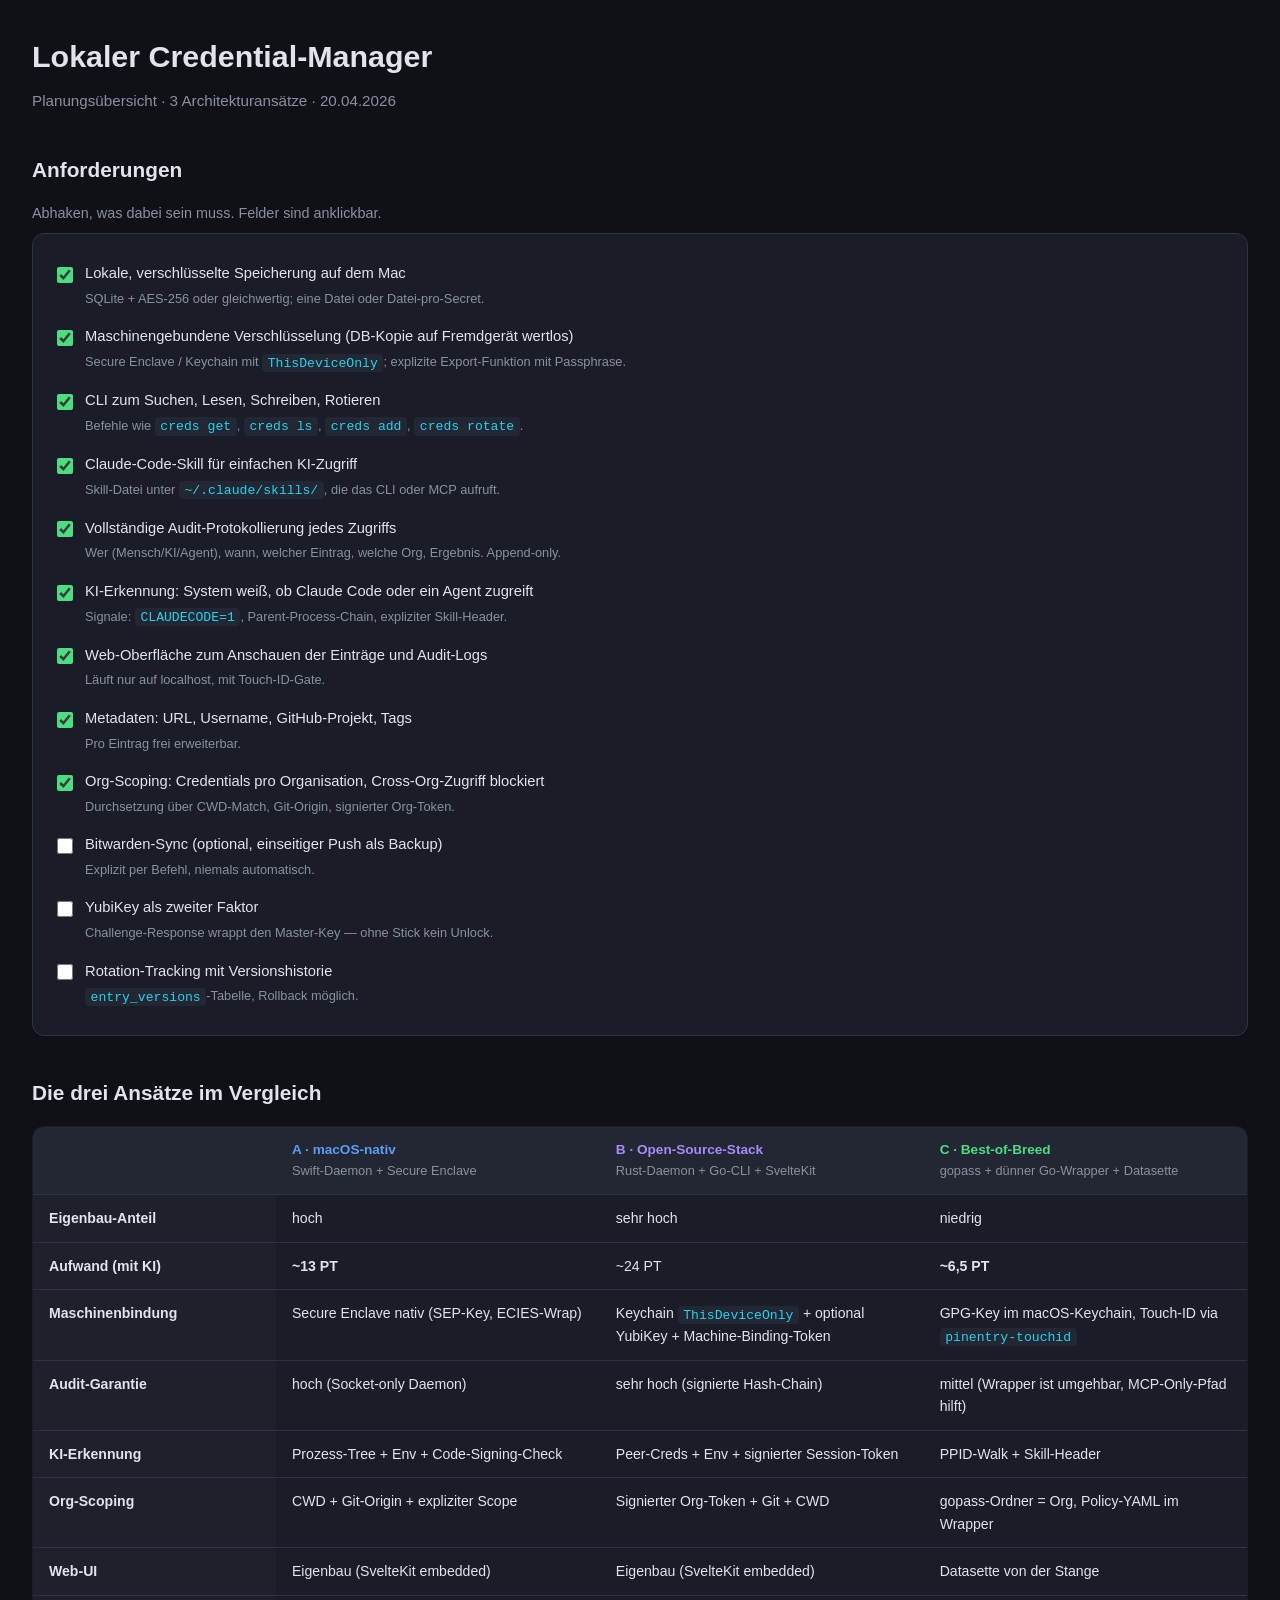
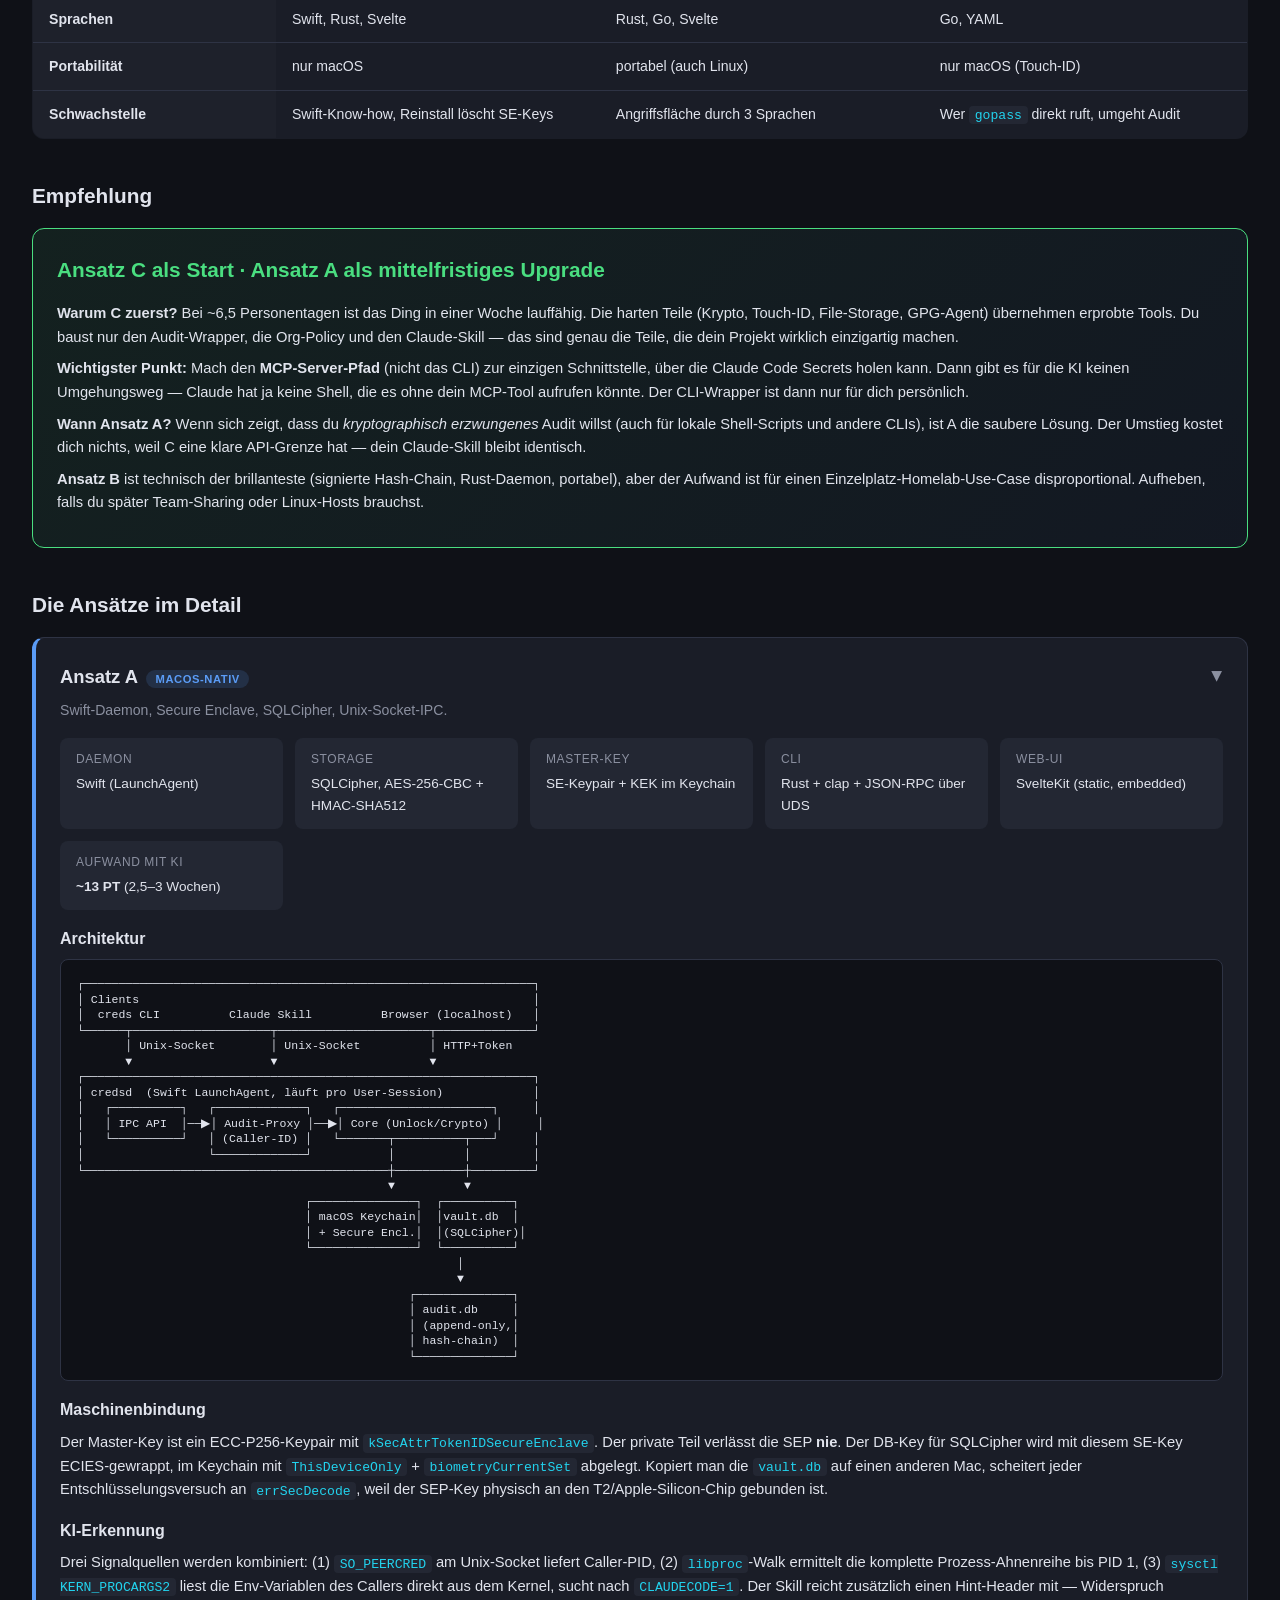
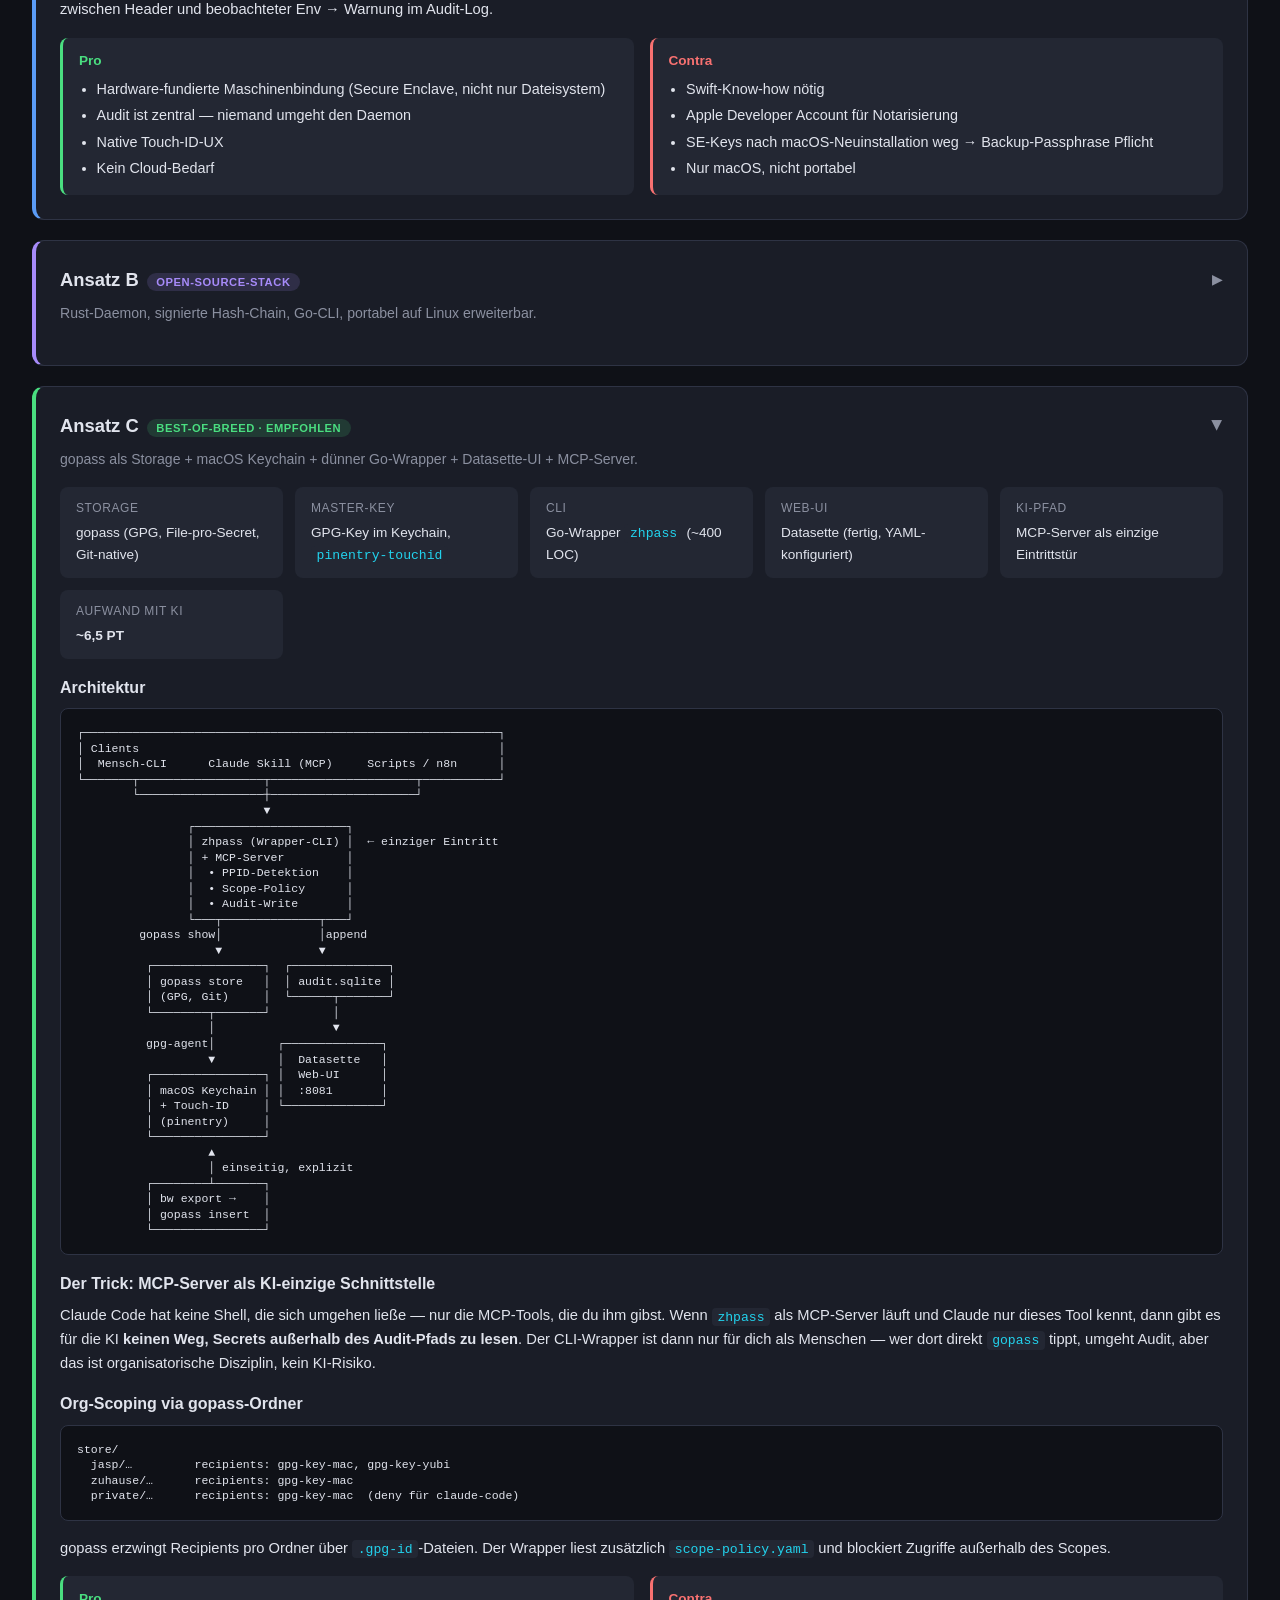
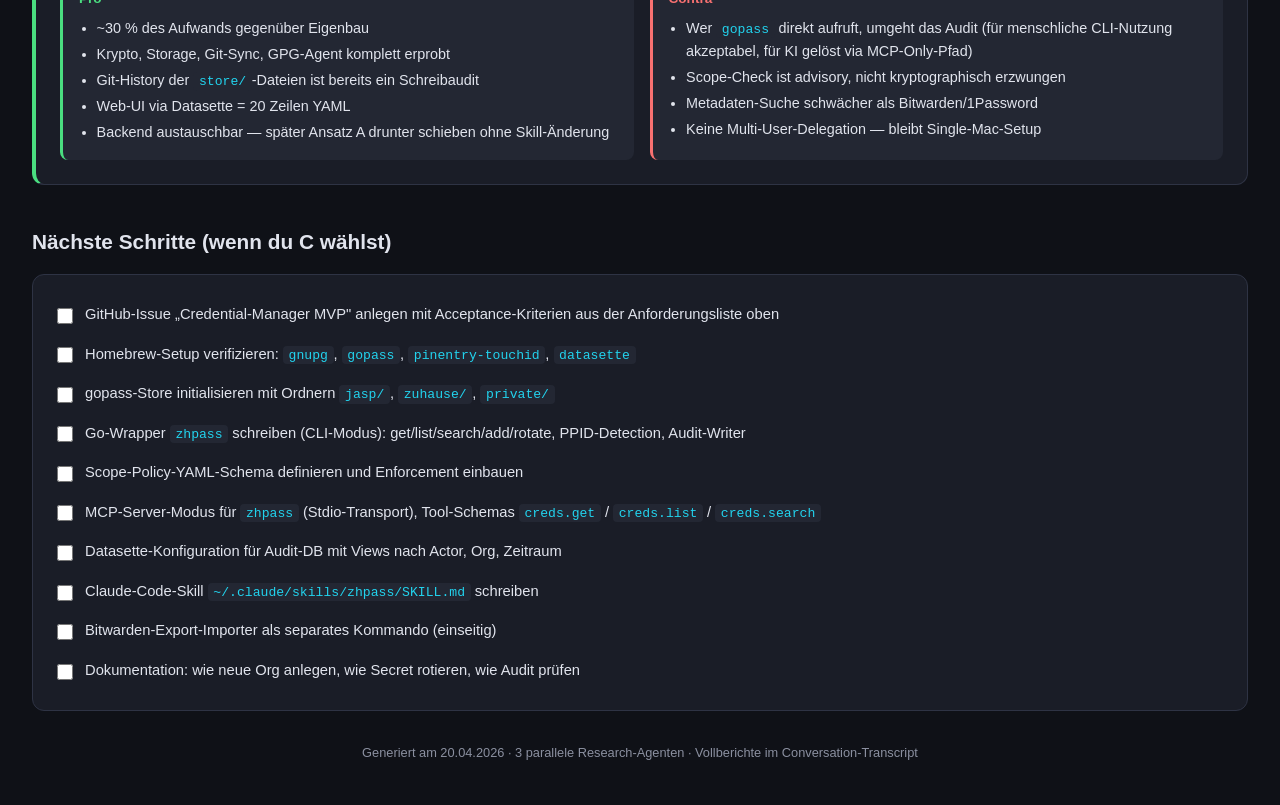
==== docs/plan.html @ c32f1760 "chore: initial project scaffolding Add README, CLAUDE.md, .gitignore, shared-rules symlink, and plan" ====
<!DOCTYPE html>
<html lang="de">
<head>
<meta charset="UTF-8">
<meta name="viewport" content="width=device-width, initial-scale=1.0">
<title>Lokaler Credential-Manager — Planungsübersicht</title>
<style>
  :root {
    --bg: #0f1117;
    --surface: #1a1d27;
    --surface2: #232733;
    --border: #2e3344;
    --text: #e1e4ed;
    --text-muted: #8b90a0;
    --accent-blue: #5b9cf6;
    --accent-green: #4ade80;
    --accent-orange: #f59e42;
    --accent-purple: #a78bfa;
    --accent-red: #f87171;
    --accent-cyan: #22d3ee;
    --accent-pink: #f472b6;
  }
  * { margin: 0; padding: 0; box-sizing: border-box; }
  body {
    font-family: 'Inter', -apple-system, BlinkMacSystemFont, sans-serif;
    background: var(--bg);
    color: var(--text);
    line-height: 1.6;
    padding: 2rem;
    max-width: 1400px;
    margin: 0 auto;
  }
  h1 { font-size: 1.9rem; font-weight: 700; margin-bottom: 0.25rem; }
  h2 { font-size: 1.3rem; font-weight: 600; margin-bottom: 1rem; margin-top: 2.5rem; }
  h3 { font-size: 1rem; font-weight: 600; margin-bottom: 0.5rem; margin-top: 1rem; color: var(--text); }
  .subtitle { color: var(--text-muted); font-size: 0.95rem; margin-bottom: 2rem; }

  /* Requirements checklist */
  .checklist {
    background: var(--surface);
    border: 1px solid var(--border);
    border-radius: 12px;
    padding: 1.25rem 1.5rem;
    margin-bottom: 2rem;
  }
  .checklist-item {
    display: flex;
    align-items: flex-start;
    gap: 0.75rem;
    padding: 0.5rem 0;
    cursor: pointer;
    user-select: none;
  }
  .checklist-item input[type="checkbox"] {
    margin-top: 0.3rem;
    width: 16px; height: 16px;
    accent-color: var(--accent-green);
    cursor: pointer;
  }
  .checklist-item label {
    flex: 1;
    cursor: pointer;
    font-size: 0.92rem;
  }
  .checklist-item .hint {
    display: block;
    color: var(--text-muted);
    font-size: 0.8rem;
    margin-top: 0.2rem;
  }

  /* Comparison table */
  table.compare {
    width: 100%;
    border-collapse: collapse;
    background: var(--surface);
    border: 1px solid var(--border);
    border-radius: 12px;
    overflow: hidden;
    margin-bottom: 1rem;
    font-size: 0.88rem;
  }
  .compare th, .compare td {
    padding: 0.75rem 1rem;
    text-align: left;
    border-bottom: 1px solid var(--border);
    vertical-align: top;
  }
  .compare th {
    background: var(--surface2);
    font-weight: 600;
    color: var(--text);
    font-size: 0.85rem;
  }
  .compare tr:last-child td { border-bottom: none; }
  .compare .col-a { color: var(--accent-blue); font-weight: 600; }
  .compare .col-b { color: var(--accent-purple); font-weight: 600; }
  .compare .col-c { color: var(--accent-green); font-weight: 600; }
  .compare .row-label { font-weight: 600; color: var(--text); background: rgba(255,255,255,0.02); }

  /* Approach cards */
  .approach {
    background: var(--surface);
    border: 1px solid var(--border);
    border-radius: 12px;
    padding: 1.5rem;
    margin-bottom: 1.25rem;
  }
  .approach.a { border-left: 4px solid var(--accent-blue); }
  .approach.b { border-left: 4px solid var(--accent-purple); }
  .approach.c { border-left: 4px solid var(--accent-green); }

  .approach-header {
    display: flex;
    align-items: center;
    justify-content: space-between;
    cursor: pointer;
    user-select: none;
    margin-bottom: 0.25rem;
  }
  .approach-header h2 { margin: 0; font-size: 1.15rem; }
  .chevron { color: var(--text-muted); font-size: 0.9rem; transition: transform 0.2s; }
  .approach.open .chevron { transform: rotate(90deg); }

  .approach-tag {
    font-size: 0.7rem;
    padding: 0.2rem 0.6rem;
    border-radius: 999px;
    font-weight: 600;
    text-transform: uppercase;
    letter-spacing: 0.05em;
    margin-left: 0.5rem;
  }
  .tag-a { background: rgba(91,156,246,0.15); color: var(--accent-blue); }
  .tag-b { background: rgba(167,139,250,0.15); color: var(--accent-purple); }
  .tag-c { background: rgba(74,222,128,0.15); color: var(--accent-green); }

  .approach-tagline {
    color: var(--text-muted);
    font-size: 0.88rem;
    margin-bottom: 1rem;
  }

  .approach-body { display: none; }
  .approach.open .approach-body { display: block; margin-top: 1rem; }

  /* Diagram */
  pre.diagram {
    background: var(--bg);
    border: 1px solid var(--border);
    border-radius: 8px;
    padding: 1rem;
    font-family: 'SF Mono', Menlo, monospace;
    font-size: 0.72rem;
    line-height: 1.35;
    overflow-x: auto;
    color: var(--text);
    margin: 0.5rem 0 1rem 0;
  }

  /* Meta grid inside approach */
  .meta-grid {
    display: grid;
    grid-template-columns: repeat(auto-fit, minmax(200px, 1fr));
    gap: 0.75rem;
    margin-bottom: 1rem;
  }
  .meta {
    background: var(--surface2);
    border-radius: 8px;
    padding: 0.75rem 1rem;
    font-size: 0.85rem;
  }
  .meta .meta-label {
    color: var(--text-muted);
    font-size: 0.75rem;
    text-transform: uppercase;
    letter-spacing: 0.05em;
    margin-bottom: 0.25rem;
  }

  /* Pro/Contra */
  .pro-con { display: grid; grid-template-columns: 1fr 1fr; gap: 1rem; margin-top: 1rem; }
  .pro, .con {
    background: var(--surface2);
    border-radius: 8px;
    padding: 0.75rem 1rem;
    font-size: 0.85rem;
  }
  .pro { border-left: 3px solid var(--accent-green); }
  .con { border-left: 3px solid var(--accent-red); }
  .pro h4, .con h4 { font-size: 0.85rem; margin-bottom: 0.4rem; }
  .pro h4 { color: var(--accent-green); }
  .con h4 { color: var(--accent-red); }
  .pro ul, .con ul { padding-left: 1.1rem; }
  .pro li, .con li { margin: 0.2rem 0; }

  ul { padding-left: 1.2rem; }
  li { margin: 0.25rem 0; font-size: 0.9rem; }
  p { margin: 0.5rem 0; font-size: 0.92rem; }

  code {
    font-family: 'SF Mono', Menlo, monospace;
    font-size: 0.82rem;
    background: var(--surface2);
    padding: 0.1rem 0.35rem;
    border-radius: 4px;
    color: var(--accent-cyan);
  }

  /* Recommendation */
  .recommendation {
    background: linear-gradient(135deg, rgba(74,222,128,0.08), rgba(91,156,246,0.05));
    border: 1px solid var(--accent-green);
    border-radius: 12px;
    padding: 1.5rem;
    margin-bottom: 2rem;
  }
  .recommendation h2 { margin-top: 0; color: var(--accent-green); }

  /* Next steps as actionable checklist */
  .next-steps {
    background: var(--surface);
    border: 1px solid var(--border);
    border-radius: 12px;
    padding: 1.25rem 1.5rem;
  }
  .next-steps .checklist-item label { font-weight: 500; }

  .footer-note {
    color: var(--text-muted);
    font-size: 0.8rem;
    margin-top: 2rem;
    text-align: center;
  }
</style>
</head>
<body>

<h1>Lokaler Credential-Manager</h1>
<p class="subtitle">Planungsübersicht · 3 Architekturansätze · 20.04.2026</p>

<!-- REQUIREMENTS -->
<h2>Anforderungen</h2>
<p style="color: var(--text-muted); font-size: 0.9rem;">Abhaken, was dabei sein muss. Felder sind anklickbar.</p>
<div class="checklist">
  <div class="checklist-item"><input type="checkbox" id="r1" checked><label for="r1">Lokale, verschlüsselte Speicherung auf dem Mac<span class="hint">SQLite + AES-256 oder gleichwertig; eine Datei oder Datei-pro-Secret.</span></label></div>
  <div class="checklist-item"><input type="checkbox" id="r2" checked><label for="r2">Maschinengebundene Verschlüsselung (DB-Kopie auf Fremdgerät wertlos)<span class="hint">Secure Enclave / Keychain mit <code>ThisDeviceOnly</code>; explizite Export-Funktion mit Passphrase.</span></label></div>
  <div class="checklist-item"><input type="checkbox" id="r3" checked><label for="r3">CLI zum Suchen, Lesen, Schreiben, Rotieren<span class="hint">Befehle wie <code>creds get</code>, <code>creds ls</code>, <code>creds add</code>, <code>creds rotate</code>.</span></label></div>
  <div class="checklist-item"><input type="checkbox" id="r4" checked><label for="r4">Claude-Code-Skill für einfachen KI-Zugriff<span class="hint">Skill-Datei unter <code>~/.claude/skills/</code>, die das CLI oder MCP aufruft.</span></label></div>
  <div class="checklist-item"><input type="checkbox" id="r5" checked><label for="r5">Vollständige Audit-Protokollierung jedes Zugriffs<span class="hint">Wer (Mensch/KI/Agent), wann, welcher Eintrag, welche Org, Ergebnis. Append-only.</span></label></div>
  <div class="checklist-item"><input type="checkbox" id="r6" checked><label for="r6">KI-Erkennung: System weiß, ob Claude Code oder ein Agent zugreift<span class="hint">Signale: <code>CLAUDECODE=1</code>, Parent-Process-Chain, expliziter Skill-Header.</span></label></div>
  <div class="checklist-item"><input type="checkbox" id="r7" checked><label for="r7">Web-Oberfläche zum Anschauen der Einträge und Audit-Logs<span class="hint">Läuft nur auf localhost, mit Touch-ID-Gate.</span></label></div>
  <div class="checklist-item"><input type="checkbox" id="r8" checked><label for="r8">Metadaten: URL, Username, GitHub-Projekt, Tags<span class="hint">Pro Eintrag frei erweiterbar.</span></label></div>
  <div class="checklist-item"><input type="checkbox" id="r9" checked><label for="r9">Org-Scoping: Credentials pro Organisation, Cross-Org-Zugriff blockiert<span class="hint">Durchsetzung über CWD-Match, Git-Origin, signierter Org-Token.</span></label></div>
  <div class="checklist-item"><input type="checkbox" id="r10"><label for="r10">Bitwarden-Sync (optional, einseitiger Push als Backup)<span class="hint">Explizit per Befehl, niemals automatisch.</span></label></div>
  <div class="checklist-item"><input type="checkbox" id="r11"><label for="r11">YubiKey als zweiter Faktor<span class="hint">Challenge-Response wrappt den Master-Key — ohne Stick kein Unlock.</span></label></div>
  <div class="checklist-item"><input type="checkbox" id="r12"><label for="r12">Rotation-Tracking mit Versionshistorie<span class="hint"><code>entry_versions</code>-Tabelle, Rollback möglich.</span></label></div>
</div>

<!-- COMPARISON TABLE -->
<h2>Die drei Ansätze im Vergleich</h2>
<table class="compare">
  <thead>
    <tr>
      <th style="width: 20%"></th>
      <th style="width: 26.6%"><span class="col-a">A · macOS-nativ</span><br><span style="color: var(--text-muted); font-weight: 400; font-size: 0.8rem;">Swift-Daemon + Secure Enclave</span></th>
      <th style="width: 26.6%"><span class="col-b">B · Open-Source-Stack</span><br><span style="color: var(--text-muted); font-weight: 400; font-size: 0.8rem;">Rust-Daemon + Go-CLI + SvelteKit</span></th>
      <th style="width: 26.6%"><span class="col-c">C · Best-of-Breed</span><br><span style="color: var(--text-muted); font-weight: 400; font-size: 0.8rem;">gopass + dünner Go-Wrapper + Datasette</span></th>
    </tr>
  </thead>
  <tbody>
    <tr><td class="row-label">Eigenbau-Anteil</td><td>hoch</td><td>sehr hoch</td><td>niedrig</td></tr>
    <tr><td class="row-label">Aufwand (mit KI)</td><td><b>~13 PT</b></td><td>~24 PT</td><td><b>~6,5 PT</b></td></tr>
    <tr><td class="row-label">Maschinenbindung</td><td>Secure Enclave nativ (SEP-Key, ECIES-Wrap)</td><td>Keychain <code>ThisDeviceOnly</code> + optional YubiKey + Machine-Binding-Token</td><td>GPG-Key im macOS-Keychain, Touch-ID via <code>pinentry-touchid</code></td></tr>
    <tr><td class="row-label">Audit-Garantie</td><td>hoch (Socket-only Daemon)</td><td>sehr hoch (signierte Hash-Chain)</td><td>mittel (Wrapper ist umgehbar, MCP-Only-Pfad hilft)</td></tr>
    <tr><td class="row-label">KI-Erkennung</td><td>Prozess-Tree + Env + Code-Signing-Check</td><td>Peer-Creds + Env + signierter Session-Token</td><td>PPID-Walk + Skill-Header</td></tr>
    <tr><td class="row-label">Org-Scoping</td><td>CWD + Git-Origin + expliziter Scope</td><td>Signierter Org-Token + Git + CWD</td><td>gopass-Ordner = Org, Policy-YAML im Wrapper</td></tr>
    <tr><td class="row-label">Web-UI</td><td>Eigenbau (SvelteKit embedded)</td><td>Eigenbau (SvelteKit embedded)</td><td>Datasette von der Stange</td></tr>
    <tr><td class="row-label">Sprachen</td><td>Swift, Rust, Svelte</td><td>Rust, Go, Svelte</td><td>Go, YAML</td></tr>
    <tr><td class="row-label">Portabilität</td><td>nur macOS</td><td>portabel (auch Linux)</td><td>nur macOS (Touch-ID)</td></tr>
    <tr><td class="row-label">Schwachstelle</td><td>Swift-Know-how, Reinstall löscht SE-Keys</td><td>Angriffsfläche durch 3 Sprachen</td><td>Wer <code>gopass</code> direkt ruft, umgeht Audit</td></tr>
  </tbody>
</table>

<!-- RECOMMENDATION -->
<h2>Empfehlung</h2>
<div class="recommendation">
  <h2 style="margin-top:0;">Ansatz C als Start · Ansatz A als mittelfristiges Upgrade</h2>
  <p><b>Warum C zuerst?</b> Bei ~6,5 Personentagen ist das Ding in einer Woche lauffähig. Die harten Teile (Krypto, Touch-ID, File-Storage, GPG-Agent) übernehmen erprobte Tools. Du baust nur den Audit-Wrapper, die Org-Policy und den Claude-Skill — das sind genau die Teile, die dein Projekt wirklich einzigartig machen.</p>
  <p><b>Wichtigster Punkt:</b> Mach den <b>MCP-Server-Pfad</b> (nicht das CLI) zur einzigen Schnittstelle, über die Claude Code Secrets holen kann. Dann gibt es für die KI keinen Umgehungsweg — Claude hat ja keine Shell, die es ohne dein MCP-Tool aufrufen könnte. Der CLI-Wrapper ist dann nur für dich persönlich.</p>
  <p><b>Wann Ansatz A?</b> Wenn sich zeigt, dass du <i>kryptographisch erzwungenes</i> Audit willst (auch für lokale Shell-Scripts und andere CLIs), ist A die saubere Lösung. Der Umstieg kostet dich nichts, weil C eine klare API-Grenze hat — dein Claude-Skill bleibt identisch.</p>
  <p><b>Ansatz B</b> ist technisch der brillanteste (signierte Hash-Chain, Rust-Daemon, portabel), aber der Aufwand ist für einen Einzelplatz-Homelab-Use-Case disproportional. Aufheben, falls du später Team-Sharing oder Linux-Hosts brauchst.</p>
</div>

<!-- APPROACH A -->
<h2>Die Ansätze im Detail</h2>

<div class="approach a open" onclick="this.classList.toggle('open')">
  <div class="approach-header">
    <div>
      <h2 style="display:inline;">Ansatz A<span class="approach-tag tag-a">macOS-nativ</span></h2>
    </div>
    <span class="chevron">▶</span>
  </div>
  <p class="approach-tagline">Swift-Daemon, Secure Enclave, SQLCipher, Unix-Socket-IPC.</p>
  <div class="approach-body" onclick="event.stopPropagation()">

    <div class="meta-grid">
      <div class="meta"><div class="meta-label">Daemon</div>Swift (LaunchAgent)</div>
      <div class="meta"><div class="meta-label">Storage</div>SQLCipher, AES-256-CBC + HMAC-SHA512</div>
      <div class="meta"><div class="meta-label">Master-Key</div>SE-Keypair + KEK im Keychain</div>
      <div class="meta"><div class="meta-label">CLI</div>Rust + clap + JSON-RPC über UDS</div>
      <div class="meta"><div class="meta-label">Web-UI</div>SvelteKit (static, embedded)</div>
      <div class="meta"><div class="meta-label">Aufwand mit KI</div><b>~13 PT</b> (2,5–3 Wochen)</div>
    </div>

    <h3>Architektur</h3>
<pre class="diagram">┌─────────────────────────────────────────────────────────────────┐
│ Clients                                                         │
│  creds CLI          Claude Skill          Browser (localhost)   │
└──────┬────────────────────┬──────────────────────┬──────────────┘
       │ Unix-Socket        │ Unix-Socket          │ HTTP+Token
       ▼                    ▼                      ▼
┌─────────────────────────────────────────────────────────────────┐
│ credsd  (Swift LaunchAgent, läuft pro User-Session)             │
│   ┌──────────┐   ┌─────────────┐   ┌──────────────────────┐     │
│   │ IPC API  │──▶│ Audit-Proxy │──▶│ Core (Unlock/Crypto) │     │
│   └──────────┘   │ (Caller-ID) │   └───────┬──────────┬───┘     │
│                  └─────────────┘           │          │         │
└────────────────────────────────────────────┼──────────┼─────────┘
                                             ▼          ▼
                                 ┌───────────────┐  ┌──────────┐
                                 │ macOS Keychain│  │vault.db  │
                                 │ + Secure Encl.│  │(SQLCipher)│
                                 └───────────────┘  └──────────┘
                                                       │
                                                       ▼
                                                ┌──────────────┐
                                                │ audit.db     │
                                                │ (append-only,│
                                                │ hash-chain)  │
                                                └──────────────┘</pre>

    <h3>Maschinenbindung</h3>
    <p>Der Master-Key ist ein ECC-P256-Keypair mit <code>kSecAttrTokenIDSecureEnclave</code>. Der private Teil verlässt die SEP <b>nie</b>. Der DB-Key für SQLCipher wird mit diesem SE-Key ECIES-gewrappt, im Keychain mit <code>ThisDeviceOnly</code> + <code>biometryCurrentSet</code> abgelegt. Kopiert man die <code>vault.db</code> auf einen anderen Mac, scheitert jeder Entschlüsselungsversuch an <code>errSecDecode</code>, weil der SEP-Key physisch an den T2/Apple-Silicon-Chip gebunden ist.</p>

    <h3>KI-Erkennung</h3>
    <p>Drei Signalquellen werden kombiniert: (1) <code>SO_PEERCRED</code> am Unix-Socket liefert Caller-PID, (2) <code>libproc</code>-Walk ermittelt die komplette Prozess-Ahnenreihe bis PID 1, (3) <code>sysctl KERN_PROCARGS2</code> liest die Env-Variablen des Callers direkt aus dem Kernel, sucht nach <code>CLAUDECODE=1</code>. Der Skill reicht zusätzlich einen Hint-Header mit — Widerspruch zwischen Header und beobachteter Env → Warnung im Audit-Log.</p>

    <div class="pro-con">
      <div class="pro">
        <h4>Pro</h4>
        <ul>
          <li>Hardware-fundierte Maschinenbindung (Secure Enclave, nicht nur Dateisystem)</li>
          <li>Audit ist zentral — niemand umgeht den Daemon</li>
          <li>Native Touch-ID-UX</li>
          <li>Kein Cloud-Bedarf</li>
        </ul>
      </div>
      <div class="con">
        <h4>Contra</h4>
        <ul>
          <li>Swift-Know-how nötig</li>
          <li>Apple Developer Account für Notarisierung</li>
          <li>SE-Keys nach macOS-Neuinstallation weg → Backup-Passphrase Pflicht</li>
          <li>Nur macOS, nicht portabel</li>
        </ul>
      </div>
    </div>
  </div>
</div>

<!-- APPROACH B -->
<div class="approach b" onclick="this.classList.toggle('open')">
  <div class="approach-header">
    <div>
      <h2 style="display:inline;">Ansatz B<span class="approach-tag tag-b">Open-Source-Stack</span></h2>
    </div>
    <span class="chevron">▶</span>
  </div>
  <p class="approach-tagline">Rust-Daemon, signierte Hash-Chain, Go-CLI, portabel auf Linux erweiterbar.</p>
  <div class="approach-body" onclick="event.stopPropagation()">

    <div class="meta-grid">
      <div class="meta"><div class="meta-label">Daemon</div>Rust + ring + rusqlite</div>
      <div class="meta"><div class="meta-label">Storage</div>SQLCipher + per-secret DEKs</div>
      <div class="meta"><div class="meta-label">Master-Key</div>Keychain + optional YubiKey</div>
      <div class="meta"><div class="meta-label">CLI</div>Go (cobra)</div>
      <div class="meta"><div class="meta-label">Web-UI</div>SvelteKit (static)</div>
      <div class="meta"><div class="meta-label">Aufwand mit KI</div>~24 PT</div>
    </div>

    <h3>Architektur</h3>
<pre class="diagram">┌─────────────────────────────────────────────────────────────┐
│ Clients                                                     │
│  zcred (Go CLI)    Web-UI (SvelteKit)    Claude Skill       │
└────────┬──────────────────┬────────────────────┬────────────┘
         │ HTTP+mTLS / UDS  │                    │
         └──────────────────┼────────────────────┘
                            ▼
              ┌──────────────────────────────┐
              │ zcredd (Rust Daemon)         │
              │  REST/gRPC · Auth · Audit    │
              │  Caller-Fingerprint · Sync   │
              └───┬────────────┬─────────┬───┘
                  ▼            ▼         ▼
          ┌───────────┐ ┌─────────┐ ┌──────────────┐
          │ vault.db  │ │audit.db │ │  Keychain    │
          │(SQLCipher)│ │(hash-   │ │ + optional   │
          │           │ │ chain,  │ │  YubiKey     │
          │           │ │ signed) │ │              │
          └───────────┘ └─────────┘ └──────────────┘
                                         │
                                         ▼ optional
                                   Bitwarden (bw push)</pre>

    <h3>Besonderheit: signierte Hash-Chain</h3>
    <p>Jeder Audit-Eintrag enthält <code>prev_hash</code>, <code>entry_hash</code> (SHA-256) und eine Ed25519-Signatur. Signier-Key liegt im Keychain, nicht exportierbar. Manipulation bricht die Kette sofort detektierbar auf. <code>zcred audit verify</code> prüft das in einem Rutsch.</p>

    <div class="pro-con">
      <div class="pro">
        <h4>Pro</h4>
        <ul>
          <li>Portabel (läuft später auch auf Linux-Homelab-Node)</li>
          <li>Kryptographisch nachweisbares Audit-Log</li>
          <li>Open-Source-Crypto, keine Blackbox</li>
          <li>Per-Secret-DEKs als Defense-in-Depth</li>
        </ul>
      </div>
      <div class="con">
        <h4>Contra</h4>
        <ul>
          <li>Drei Sprachen (Rust, Go, Svelte) — größere Angriffsfläche</li>
          <li>Keychain-Integration aus Rust umständlicher als aus Swift</li>
          <li>Update-Mechanismus selbst bauen</li>
          <li>Für Einzelplatz überdimensioniert</li>
        </ul>
      </div>
    </div>
  </div>
</div>

<!-- APPROACH C -->
<div class="approach c open" onclick="this.classList.toggle('open')">
  <div class="approach-header">
    <div>
      <h2 style="display:inline;">Ansatz C<span class="approach-tag tag-c">Best-of-Breed · empfohlen</span></h2>
    </div>
    <span class="chevron">▶</span>
  </div>
  <p class="approach-tagline">gopass als Storage + macOS Keychain + dünner Go-Wrapper + Datasette-UI + MCP-Server.</p>
  <div class="approach-body" onclick="event.stopPropagation()">

    <div class="meta-grid">
      <div class="meta"><div class="meta-label">Storage</div>gopass (GPG, File-pro-Secret, Git-native)</div>
      <div class="meta"><div class="meta-label">Master-Key</div>GPG-Key im Keychain, <code>pinentry-touchid</code></div>
      <div class="meta"><div class="meta-label">CLI</div>Go-Wrapper <code>zhpass</code> (~400 LOC)</div>
      <div class="meta"><div class="meta-label">Web-UI</div>Datasette (fertig, YAML-konfiguriert)</div>
      <div class="meta"><div class="meta-label">KI-Pfad</div>MCP-Server als einzige Eintrittstür</div>
      <div class="meta"><div class="meta-label">Aufwand mit KI</div><b>~6,5 PT</b></div>
    </div>

    <h3>Architektur</h3>
<pre class="diagram">┌────────────────────────────────────────────────────────────┐
│ Clients                                                    │
│  Mensch-CLI      Claude Skill (MCP)     Scripts / n8n      │
└───────┬──────────────────┬─────────────────────┬───────────┘
        └──────────────────┼─────────────────────┘
                           ▼
                ┌──────────────────────┐
                │ zhpass (Wrapper-CLI) │  ← einziger Eintritt
                │ + MCP-Server         │
                │  • PPID-Detektion    │
                │  • Scope-Policy      │
                │  • Audit-Write       │
                └───┬──────────────┬───┘
         gopass show│              │append
                    ▼              ▼
          ┌────────────────┐  ┌──────────────┐
          │ gopass store   │  │ audit.sqlite │
          │ (GPG, Git)     │  └──────┬───────┘
          └────────┬───────┘         │
                   │                 ▼
          gpg-agent│         ┌──────────────┐
                   ▼         │  Datasette   │
          ┌────────────────┐ │  Web-UI      │
          │ macOS Keychain │ │  :8081       │
          │ + Touch-ID     │ └──────────────┘
          │ (pinentry)     │
          └────────────────┘
                   ▲
                   │ einseitig, explizit
          ┌────────┴───────┐
          │ bw export →    │
          │ gopass insert  │
          └────────────────┘</pre>

    <h3>Der Trick: MCP-Server als KI-einzige Schnittstelle</h3>
    <p>Claude Code hat keine Shell, die sich umgehen ließe — nur die MCP-Tools, die du ihm gibst. Wenn <code>zhpass</code> als MCP-Server läuft und Claude nur dieses Tool kennt, dann gibt es für die KI <b>keinen Weg, Secrets außerhalb des Audit-Pfads zu lesen</b>. Der CLI-Wrapper ist dann nur für dich als Menschen — wer dort direkt <code>gopass</code> tippt, umgeht Audit, aber das ist organisatorische Disziplin, kein KI-Risiko.</p>

    <h3>Org-Scoping via gopass-Ordner</h3>
<pre class="diagram">store/
  jasp/…         recipients: gpg-key-mac, gpg-key-yubi
  zuhause/…      recipients: gpg-key-mac
  private/…      recipients: gpg-key-mac  (deny für claude-code)</pre>
    <p>gopass erzwingt Recipients pro Ordner über <code>.gpg-id</code>-Dateien. Der Wrapper liest zusätzlich <code>scope-policy.yaml</code> und blockiert Zugriffe außerhalb des Scopes.</p>

    <div class="pro-con">
      <div class="pro">
        <h4>Pro</h4>
        <ul>
          <li>~30 % des Aufwands gegenüber Eigenbau</li>
          <li>Krypto, Storage, Git-Sync, GPG-Agent komplett erprobt</li>
          <li>Git-History der <code>store/</code>-Dateien ist bereits ein Schreibaudit</li>
          <li>Web-UI via Datasette = 20 Zeilen YAML</li>
          <li>Backend austauschbar — später Ansatz A drunter schieben ohne Skill-Änderung</li>
        </ul>
      </div>
      <div class="con">
        <h4>Contra</h4>
        <ul>
          <li>Wer <code>gopass</code> direkt aufruft, umgeht das Audit (für menschliche CLI-Nutzung akzeptabel, für KI gelöst via MCP-Only-Pfad)</li>
          <li>Scope-Check ist advisory, nicht kryptographisch erzwungen</li>
          <li>Metadaten-Suche schwächer als Bitwarden/1Password</li>
          <li>Keine Multi-User-Delegation — bleibt Single-Mac-Setup</li>
        </ul>
      </div>
    </div>
  </div>
</div>

<!-- NEXT STEPS -->
<h2>Nächste Schritte (wenn du C wählst)</h2>
<div class="next-steps">
  <div class="checklist-item"><input type="checkbox" id="n1"><label for="n1">GitHub-Issue „Credential-Manager MVP" anlegen mit Acceptance-Kriterien aus der Anforderungsliste oben</label></div>
  <div class="checklist-item"><input type="checkbox" id="n2"><label for="n2">Homebrew-Setup verifizieren: <code>gnupg</code>, <code>gopass</code>, <code>pinentry-touchid</code>, <code>datasette</code></label></div>
  <div class="checklist-item"><input type="checkbox" id="n3"><label for="n3">gopass-Store initialisieren mit Ordnern <code>jasp/</code>, <code>zuhause/</code>, <code>private/</code></label></div>
  <div class="checklist-item"><input type="checkbox" id="n4"><label for="n4">Go-Wrapper <code>zhpass</code> schreiben (CLI-Modus): get/list/search/add/rotate, PPID-Detection, Audit-Writer</label></div>
  <div class="checklist-item"><input type="checkbox" id="n5"><label for="n5">Scope-Policy-YAML-Schema definieren und Enforcement einbauen</label></div>
  <div class="checklist-item"><input type="checkbox" id="n6"><label for="n6">MCP-Server-Modus für <code>zhpass</code> (Stdio-Transport), Tool-Schemas <code>creds.get</code> / <code>creds.list</code> / <code>creds.search</code></label></div>
  <div class="checklist-item"><input type="checkbox" id="n7"><label for="n7">Datasette-Konfiguration für Audit-DB mit Views nach Actor, Org, Zeitraum</label></div>
  <div class="checklist-item"><input type="checkbox" id="n8"><label for="n8">Claude-Code-Skill <code>~/.claude/skills/zhpass/SKILL.md</code> schreiben</label></div>
  <div class="checklist-item"><input type="checkbox" id="n9"><label for="n9">Bitwarden-Export-Importer als separates Kommando (einseitig)</label></div>
  <div class="checklist-item"><input type="checkbox" id="n10"><label for="n10">Dokumentation: wie neue Org anlegen, wie Secret rotieren, wie Audit prüfen</label></div>
</div>

<p class="footer-note">Generiert am 20.04.2026 · 3 parallele Research-Agenten · Vollberichte im Conversation-Transcript</p>

<script>
  // Persist checklist state in localStorage
  document.querySelectorAll('input[type="checkbox"]').forEach(cb => {
    const key = 'credplan-' + cb.id;
    const saved = localStorage.getItem(key);
    if (saved !== null) cb.checked = saved === 'true';
    cb.addEventListener('change', () => localStorage.setItem(key, cb.checked));
  });
</script>
</body>
</html>
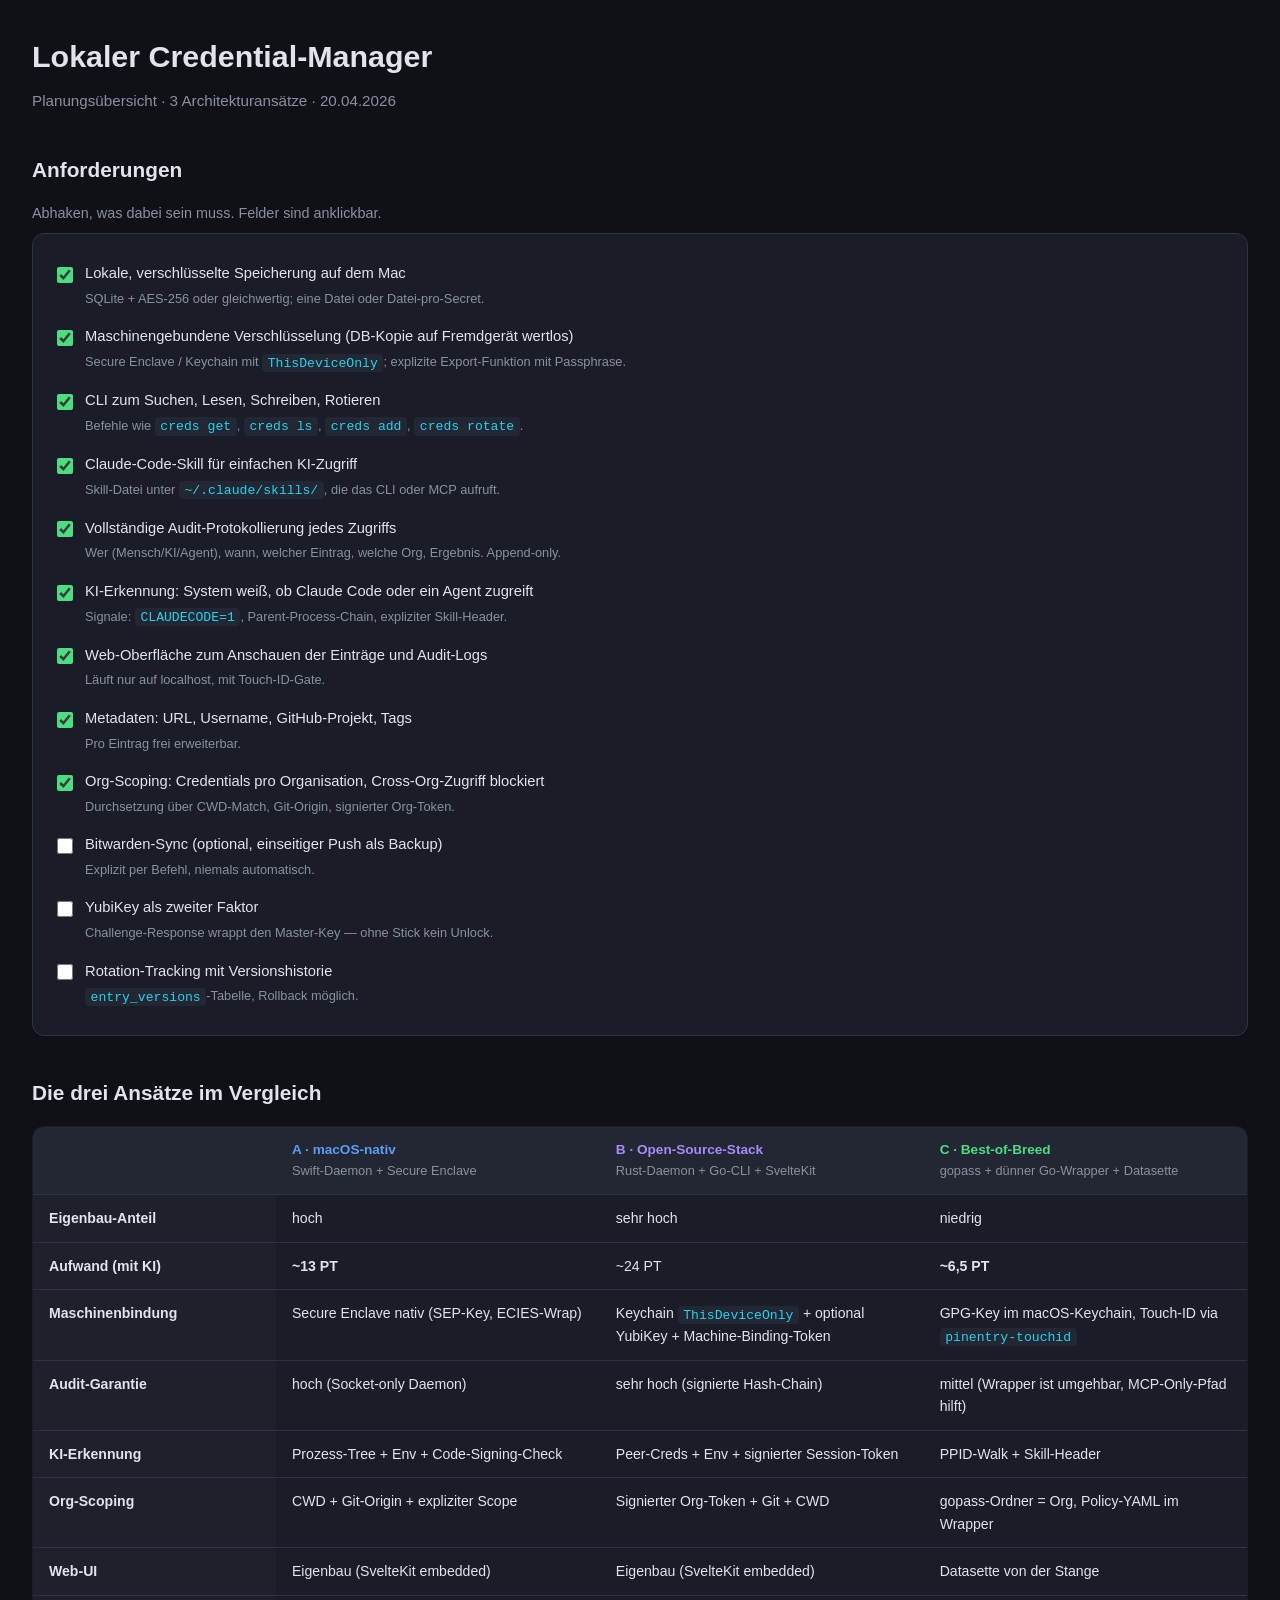
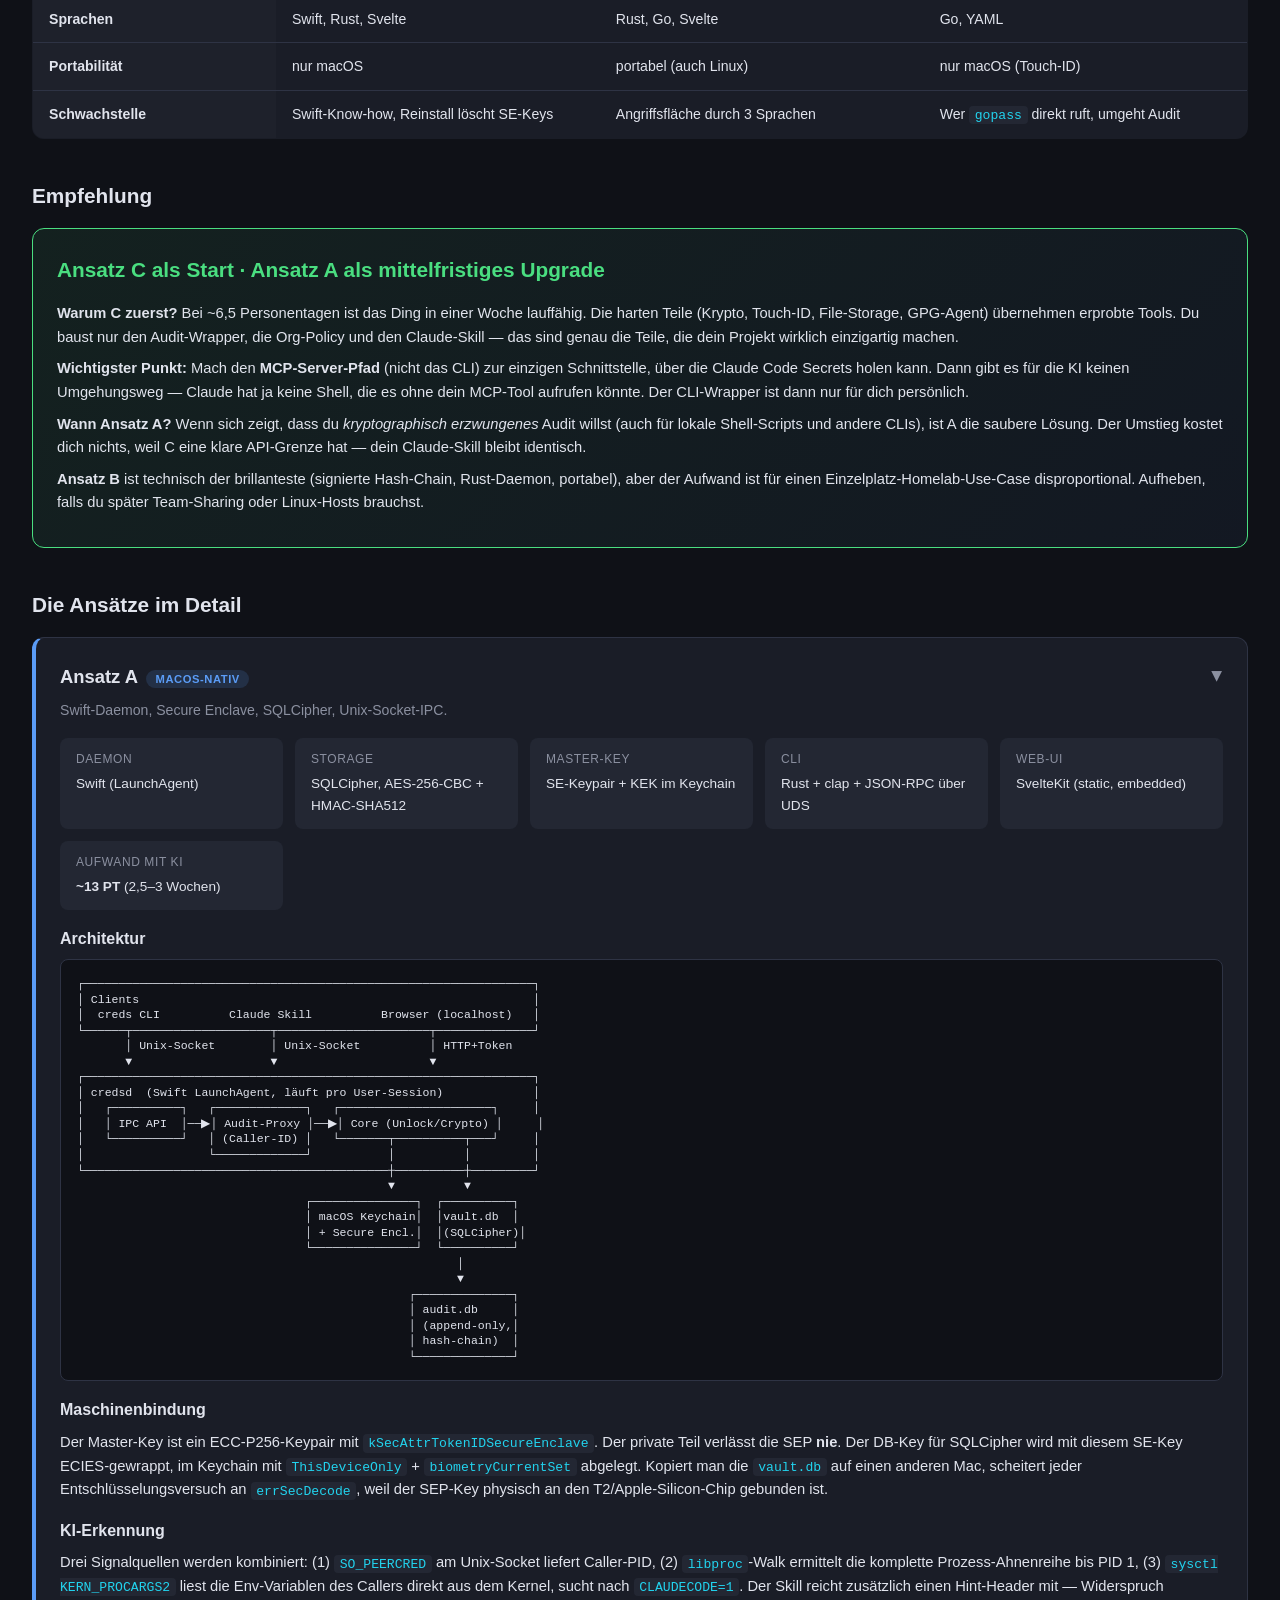
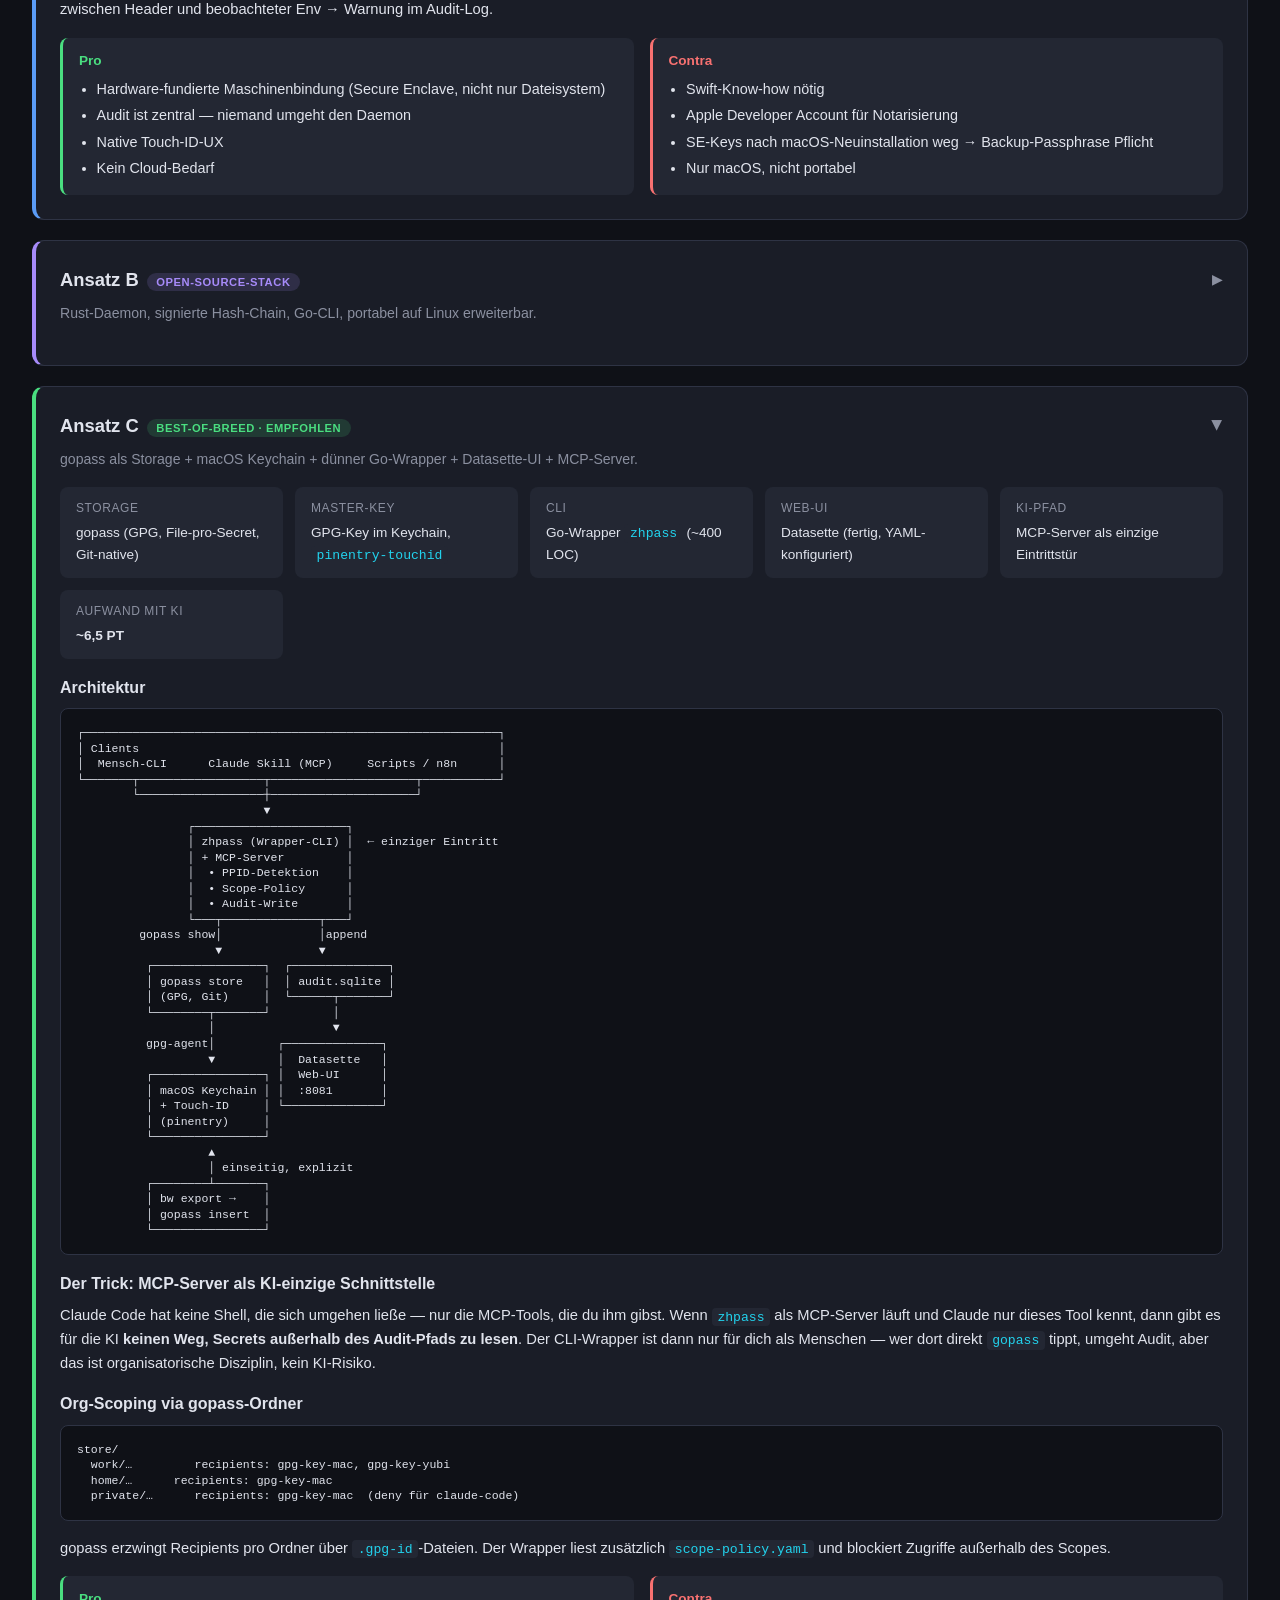
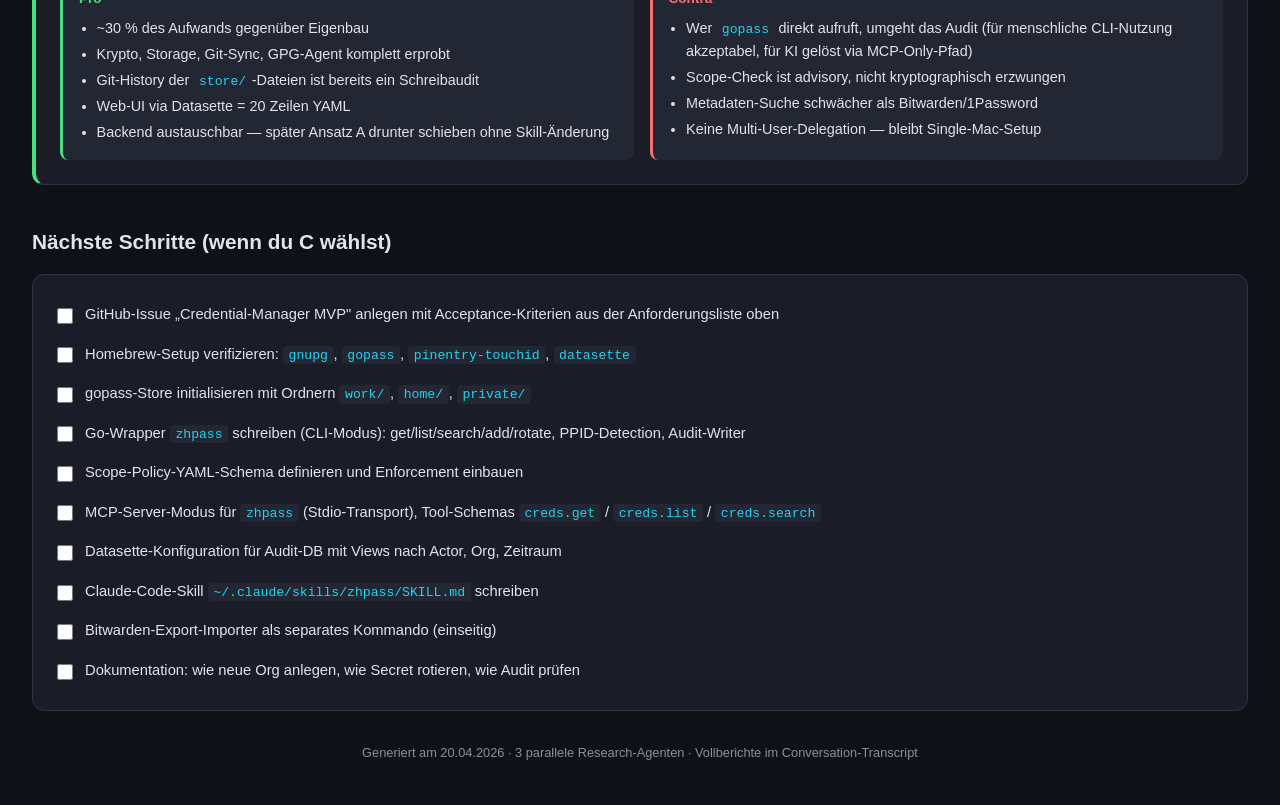
==== commit 25402a70: "chore: genericize personal identifiers and example slugs for public release Replace personal name/em" ====
--- a/docs/plan.html
+++ b/docs/plan.html
@@ -501,8 +501,8 @@
 
     <h3>Org-Scoping via gopass-Ordner</h3>
 <pre class="diagram">store/
-  jasp/…         recipients: gpg-key-mac, gpg-key-yubi
-  zuhause/…      recipients: gpg-key-mac
+  work/…         recipients: gpg-key-mac, gpg-key-yubi
+  home/…      recipients: gpg-key-mac
   private/…      recipients: gpg-key-mac  (deny für claude-code)</pre>
     <p>gopass erzwingt Recipients pro Ordner über <code>.gpg-id</code>-Dateien. Der Wrapper liest zusätzlich <code>scope-policy.yaml</code> und blockiert Zugriffe außerhalb des Scopes.</p>
 
@@ -535,7 +535,7 @@
 <div class="next-steps">
   <div class="checklist-item"><input type="checkbox" id="n1"><label for="n1">GitHub-Issue „Credential-Manager MVP" anlegen mit Acceptance-Kriterien aus der Anforderungsliste oben</label></div>
   <div class="checklist-item"><input type="checkbox" id="n2"><label for="n2">Homebrew-Setup verifizieren: <code>gnupg</code>, <code>gopass</code>, <code>pinentry-touchid</code>, <code>datasette</code></label></div>
-  <div class="checklist-item"><input type="checkbox" id="n3"><label for="n3">gopass-Store initialisieren mit Ordnern <code>jasp/</code>, <code>zuhause/</code>, <code>private/</code></label></div>
+  <div class="checklist-item"><input type="checkbox" id="n3"><label for="n3">gopass-Store initialisieren mit Ordnern <code>work/</code>, <code>home/</code>, <code>private/</code></label></div>
   <div class="checklist-item"><input type="checkbox" id="n4"><label for="n4">Go-Wrapper <code>zhpass</code> schreiben (CLI-Modus): get/list/search/add/rotate, PPID-Detection, Audit-Writer</label></div>
   <div class="checklist-item"><input type="checkbox" id="n5"><label for="n5">Scope-Policy-YAML-Schema definieren und Enforcement einbauen</label></div>
   <div class="checklist-item"><input type="checkbox" id="n6"><label for="n6">MCP-Server-Modus für <code>zhpass</code> (Stdio-Transport), Tool-Schemas <code>creds.get</code> / <code>creds.list</code> / <code>creds.search</code></label></div>
